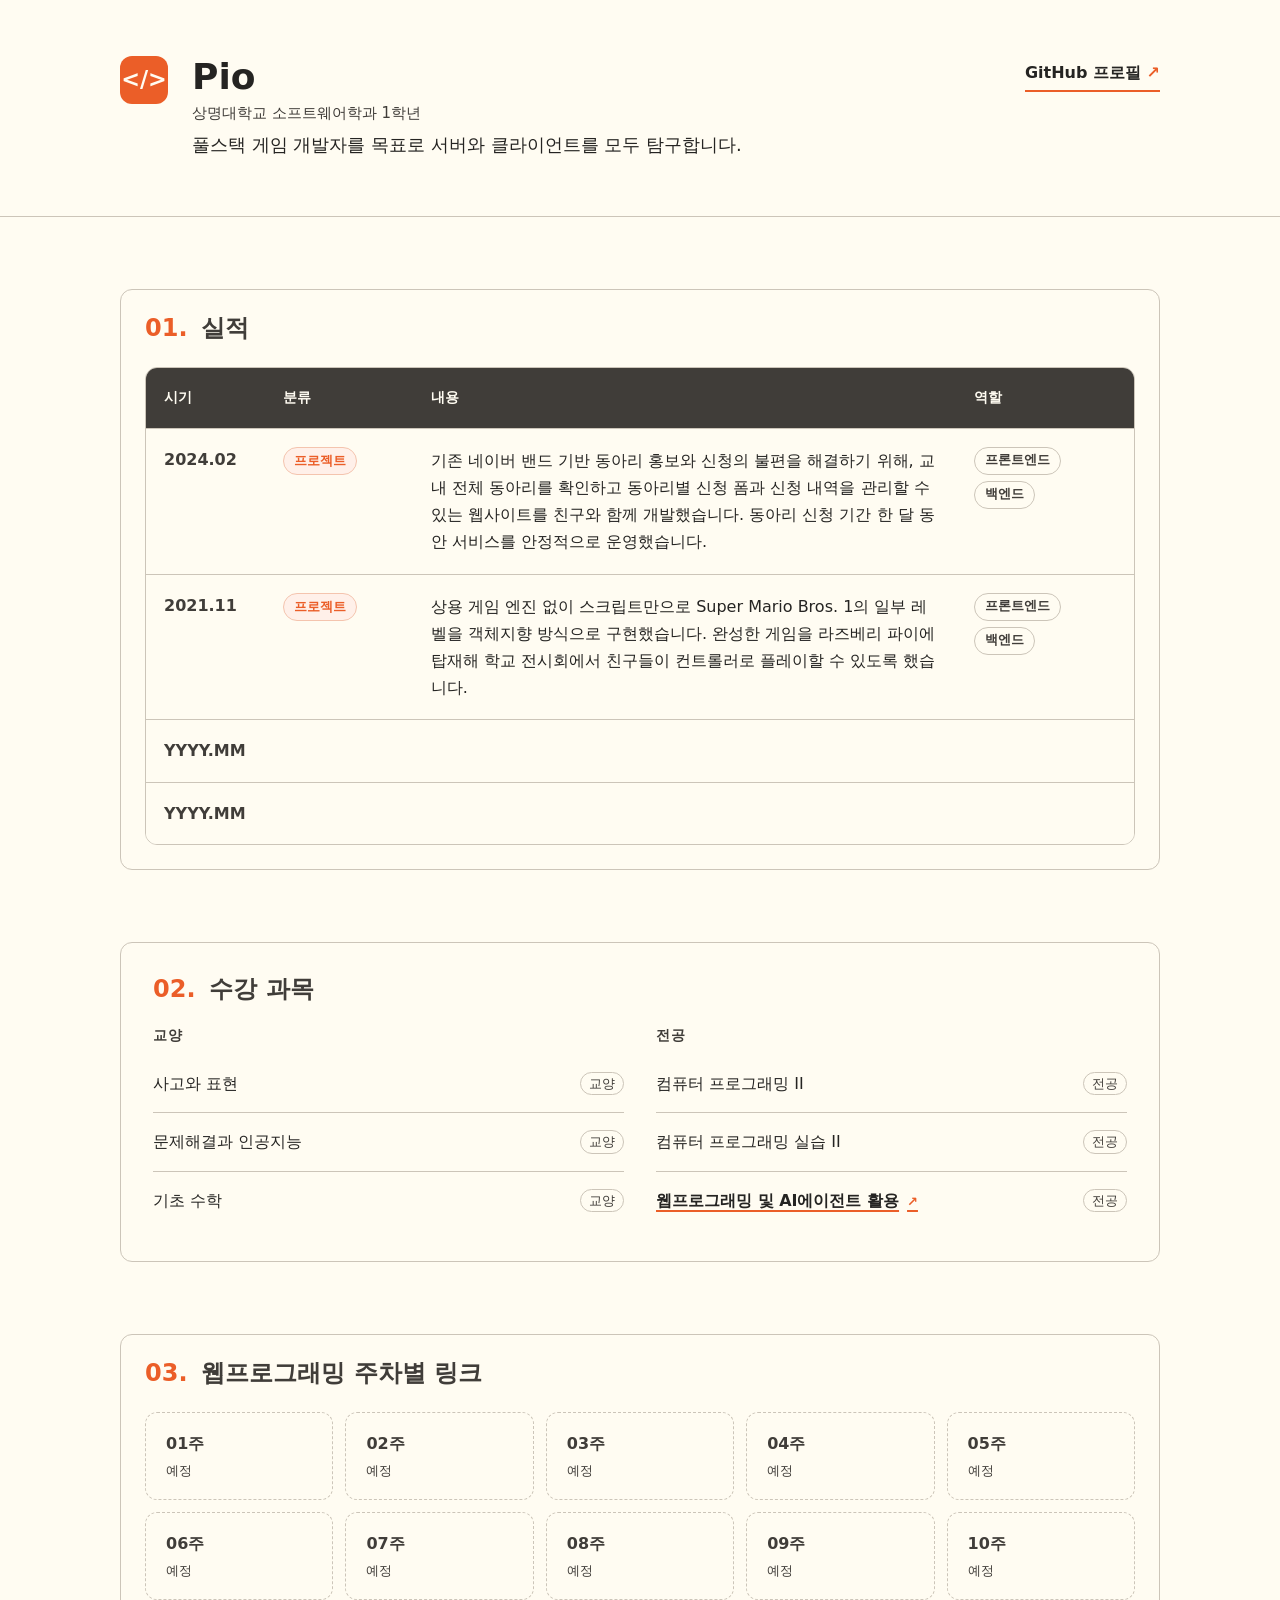
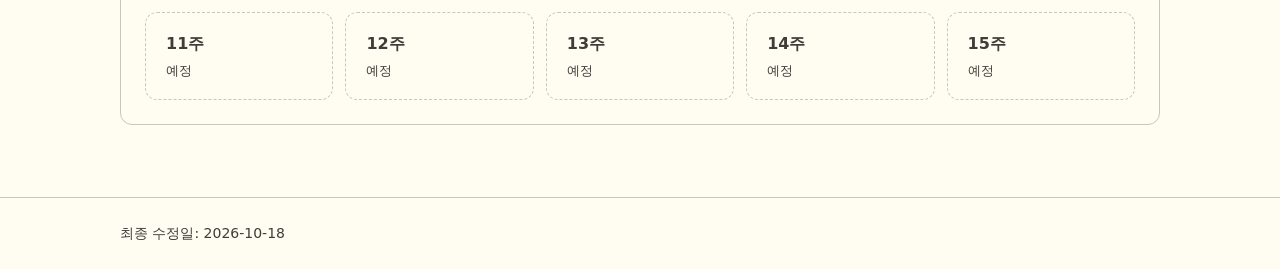
==== index.html @ d67bd34a "update header style" ====
<!doctype html>
<html lang="ko">
  <head>
    <meta charset="utf-8">
    <meta name="viewport" content="width=device-width, initial-scale=1">
    <title>Pio</title>
    <link rel="stylesheet" href="styles.css">
  </head>
  <body>
    <header class="site-header">
      <div class="container">
        <div class="identity">
          <div class="activity-badge" aria-hidden="true">&lt;/&gt;</div>
          <div class="identity-copy">
            <h1>Pio</h1>
            <p class="affiliation">상명대학교 소프트웨어학과 1학년</p>
            <p class="introduction">
              풀스택 게임 개발자를 목표로 서버와 클라이언트를 모두 탐구합니다.
            </p>
          </div>
          <a
            class="github-link"
            href="https://github.com/piop2"
            target="_blank"
            rel="noopener noreferrer"
            aria-label="GitHub 프로필(새 창에서 열기)"
          >
            GitHub 프로필 <span aria-hidden="true">↗</span>
          </a>
        </div>
      </div>
    </header>

    <main class="container">
      <section class="content-section" aria-labelledby="achievements-title">
        <div class="section-heading">
          <h2 id="achievements-title"><span class="section-number">01.</span> 실적</h2>
        </div>
        <div class="table-wrapper">
          <table>
            <caption class="sr-only">실적</caption>
            <thead>
              <tr>
                <th scope="col">시기</th>
                <th scope="col">분류</th>
                <th scope="col">내용</th>
                <th scope="col">역할</th>
              </tr>
            </thead>
            <tbody>
              <tr>
                <td>2024.02</td>
                <td><span class="chip chip--category">프로젝트</span></td>
                <td>
                  기존 네이버 밴드 기반 동아리 홍보와 신청의 불편을 해결하기
                  위해, 교내 전체 동아리를 확인하고 동아리별 신청 폼과 신청
                  내역을 관리할 수 있는 웹사이트를 친구와 함께 개발했습니다.
                  동아리 신청 기간 한 달 동안 서비스를 안정적으로 운영했습니다.
                </td>
                <td>
                  <div class="chip-list" aria-label="담당 역할">
                    <span class="chip chip--role">프론트엔드</span>
                    <span class="chip chip--role">백엔드</span>
                  </div>
                </td>
              </tr>
              <tr>
                <td>2021.11</td>
                <td><span class="chip chip--category">프로젝트</span></td>
                <td>
                  상용 게임 엔진 없이 스크립트만으로 Super Mario Bros. 1의
                  일부 레벨을 객체지향 방식으로 구현했습니다. 완성한 게임을
                  라즈베리 파이에 탑재해 학교 전시회에서 친구들이 컨트롤러로
                  플레이할 수 있도록 했습니다.
                </td>
                <td>
                  <div class="chip-list" aria-label="담당 역할">
                    <span class="chip chip--role">프론트엔드</span>
                    <span class="chip chip--role">백엔드</span>
                  </div>
                </td>
              </tr>
              <tr>
                <td>YYYY.MM</td>
                <td></td>
                <td></td>
                <td></td>
              </tr>
              <tr>
                <td>YYYY.MM</td>
                <td></td>
                <td></td>
                <td></td>
              </tr>
            </tbody>
          </table>
        </div>
      </section>

      <section class="content-section courses" aria-labelledby="courses-title">
        <div class="section-heading">
          <h2 id="courses-title"><span class="section-number">02.</span> 수강 과목</h2>
        </div>
        <div class="course-list">
          <section class="course-group" aria-labelledby="general-courses-title">
            <h3 id="general-courses-title">교양</h3>
            <ul>
              <li class="course-item">
                <span>사고와 표현</span>
                <span class="course-badge">교양</span>
              </li>
              <li class="course-item">
                <span>문제해결과 인공지능</span>
                <span class="course-badge">교양</span>
              </li>
              <li class="course-item">
                <span>기초 수학</span>
                <span class="course-badge">교양</span>
              </li>
            </ul>
          </section>
          <section class="course-group" aria-labelledby="major-courses-title">
            <h3 id="major-courses-title">전공</h3>
            <ul>
              <li class="course-item">
                <span>컴퓨터 프로그래밍 II</span>
                <span class="course-badge">전공</span>
              </li>
              <li class="course-item">
                <span>컴퓨터 프로그래밍 실습 II</span>
                <span class="course-badge">전공</span>
              </li>
              <li class="course-item">
                <a href="#weekly-practice">
                  <span>웹프로그래밍 및 AI에이전트 활용</span>
                  <span class="course-link-hint" aria-hidden="true">↗</span>
                </a>
                <span class="course-badge">전공</span>
              </li>
            </ul>
          </section>
        </div>
      </section>

      <section class="content-section weekly-practice-section" id="weekly-practice" aria-labelledby="weekly-title">
        <div class="section-heading">
          <h2 id="weekly-title"><span class="section-number">03.</span> 웹프로그래밍 주차별 링크</h2>
        </div>
        <ol class="week-list">
          <li class="is-planned"><span class="week-label">01주</span><small>예정</small></li>
          <li class="is-planned"><span class="week-label">02주</span><small>예정</small></li>
          <li class="is-planned"><span class="week-label">03주</span><small>예정</small></li>
          <li class="is-planned"><span class="week-label">04주</span><small>예정</small></li>
          <li class="is-planned"><span class="week-label">05주</span><small>예정</small></li>
          <li class="is-planned"><span class="week-label">06주</span><small>예정</small></li>
          <li class="is-planned"><span class="week-label">07주</span><small>예정</small></li>
          <li class="is-planned"><span class="week-label">08주</span><small>예정</small></li>
          <li class="is-planned"><span class="week-label">09주</span><small>예정</small></li>
          <li class="is-planned"><span class="week-label">10주</span><small>예정</small></li>
          <li class="is-planned"><span class="week-label">11주</span><small>예정</small></li>
          <li class="is-planned"><span class="week-label">12주</span><small>예정</small></li>
          <li class="is-planned"><span class="week-label">13주</span><small>예정</small></li>
          <li class="is-planned"><span class="week-label">14주</span><small>예정</small></li>
          <li class="is-planned"><span class="week-label">15주</span><small>예정</small></li>
        </ol>
      </section>
    </main>

    <footer class="site-footer">
      <div class="container">
        <p>최종 수정일: 2026-10-18</p>
      </div>
    </footer>
  </body>
</html>
---- styles.css ----
:root {
  color-scheme: light;
  --paper: #fffcf2;
  --line: #ccc5b9;
  --heading: #403d39;
  --text: #252422;
  --accent: #eb5e28;
  --accent-soft: #fbe1d4;
}

* {
  box-sizing: border-box;
}

body {
  margin: 0;
  background: var(--paper);
  color: var(--text);
  font-family: "Pretendard", "Noto Sans KR", system-ui, sans-serif;
  line-height: 1.6;
}

a {
  color: var(--accent);
}

.container {
  width: min(calc(100% - 4rem), 65rem);
  margin: 0 auto;
}

.site-header {
  padding: 3.5rem 0;
  border-bottom: 1px solid var(--line);
}

h1, h2, p {
  margin-top: 0;
}

h1 {
  margin-bottom: 0;
  font-size: 2.25rem;
  line-height: 1.15;
}

h2 {
  margin-bottom: 0;
  color: var(--heading);
  font-size: 1.5rem;
  line-height: 1.2;
}

.identity {
  display: flex;
  align-items: flex-start;
  flex-wrap: wrap;
  gap: 1.5rem;
}

.activity-badge {
  display: grid;
  width: 3rem;
  height: 3rem;
  place-items: center;
  user-select: none;
  border-radius: 0.75rem;
  background: var(--accent);
  color: var(--paper);
  font-size: 1.4rem;
  font-weight: 700;
}

.identity-copy {
  flex: 1 1 20rem;
  min-width: 0;
}

.affiliation {
  margin: 0.25rem 0 0;
  color: var(--heading);
  font-size: 0.9375rem;
}

.introduction {
  margin: 0.375rem 0 0;
  color: var(--text);
  font-size: 1.125rem;
}

.github-link {
  align-self: flex-start;
  display: inline-block;
  flex: 0 0 auto;
  padding: 0.25rem 0;
  border-bottom: 2px solid var(--accent);
  color: var(--text);
  font-weight: 700;
  text-decoration: none;
}

.github-link span {
  color: var(--accent);
}

.github-link:hover {
  color: var(--accent);
}

@media (max-width: 48rem) {
  .identity {
    display: grid;
    grid-template-columns: auto 1fr;
    gap: 0 1.5rem;
  }

  .identity-copy {
    grid-column: 2;
  }

  .github-link {
    grid-column: 2;
    margin-top: 1rem;
  }
}

.content-section {
  margin: 4.5rem 0;
  padding: 1.5rem;
  border: 1px solid var(--line);
  border-radius: 0.75rem;
}

.section-heading {
  display: flex;
  align-items: baseline;
  gap: 0.75rem;
  margin-bottom: 1.5rem;
}

.section-number {
  margin-right: 0.35rem;
  color: var(--accent);
}

.section-heading h2 {
  margin: 0;
}

.table-wrapper {
  overflow-x: auto;
  border: 1px solid var(--line);
  border-radius: 0.75rem;
}

table {
  width: 100%;
  min-width: 47.5rem;
  border-collapse: collapse;
  table-layout: fixed;
  background: var(--paper);
  text-align: left;
}

.sr-only {
  position: absolute;
  width: 1px;
  height: 1px;
  overflow: hidden;
  clip: rect(0 0 0 0);
  white-space: nowrap;
}

th,
td {
  padding: 1.125rem;
  border-bottom: 1px solid var(--line);
  vertical-align: top;
}

th {
  background: var(--heading);
  color: var(--paper);
  font-size: 0.875rem;
  font-weight: 700;
}

tbody tr:last-child td {
  border-bottom: 0;
}

th:nth-child(1),
td:nth-child(1) {
  width: 12%;
}

th:nth-child(2),
td:nth-child(2) {
  width: 15%;
}

th:nth-child(3),
td:nth-child(3) {
  width: 55%;
  line-height: 1.7;
  overflow-wrap: anywhere;
}

th:nth-child(4),
td:nth-child(4) {
  width: 18%;
}

td:first-child {
  white-space: nowrap;
  color: var(--heading);
  font-weight: 700;
}

.chip-list {
  display: flex;
  flex-wrap: wrap;
  gap: 0.375rem;
}

.chip {
  display: inline-flex;
  min-height: 1.75rem;
  align-items: center;
  padding: 0 0.625rem;
  border: 1px solid transparent;
  border-radius: 999px;
  font-size: 0.8rem;
  font-weight: 700;
  line-height: 1;
  white-space: nowrap;
}

.chip--category {
  border-color: #f4c4ae;
  background: #fff0e9;
  color: var(--accent);
}

.chip--role {
  border-color: var(--line);
  background: transparent;
  color: var(--heading);
}

.course-list,
.week-list {
  margin: 0;
  padding: 0;
  list-style: none;
}

.courses {
  padding: 32px;
}

.courses .section-heading {
  margin-bottom: 20px;
}

.course-list {
  display: grid;
  grid-template-columns: repeat(2, minmax(0, 1fr));
  gap: 32px;
}

.course-item,
.week-list li {
  display: flex;
  align-items: center;
  justify-content: space-between;
  gap: 1rem;
  padding: 16px 0;
}

.course-item + .course-item {
  border-top: 1px solid var(--line);
}

.course-item > :first-child {
  min-width: 0;
}

.course-group h3 {
  margin: 0 0 8px;
  color: var(--heading);
  font-size: 14px;
  font-weight: 700;
  letter-spacing: 0.04em;
}

.course-group ul {
  margin: 0;
  padding: 0;
  list-style: none;
}

.course-item > span:first-child {
  color: var(--text);
  font-size: 1rem;
}

.course-badge {
  flex: 0 0 auto;
  padding: 2px 8px;
  border: 1px solid var(--line);
  border-radius: 999px;
  color: var(--heading);
  font-size: 0.8125rem;
  line-height: 1.35;
  white-space: nowrap;
}

.course-item a {
  display: flex;
  min-width: 0;
  align-items: baseline;
  gap: 0.5rem;
  color: var(--text);
  font-weight: 600;
  text-decoration: underline var(--accent) 2px;
  text-underline-offset: 4px;
}

.course-item a:hover {
  color: var(--accent);
}

.course-link-hint {
  flex: 0 0 auto;
  color: var(--accent);
  font-size: 0.8125rem;
  font-weight: 600;
  text-decoration: none;
}

.week-list {
  display: grid;
  grid-template-columns: repeat(auto-fill, minmax(160px, 1fr));
  gap: 0.75rem;
}

.weekly-practice-section {
  margin-bottom: 4.5rem;
}

.week-list li {
  min-height: 5.5rem;
  padding: 0;
}

.week-list li > a,
.week-list .is-planned {
  min-height: 5.5rem;
  flex-direction: column;
  align-items: flex-start;
  justify-content: center;
  gap: 0.25rem;
  padding: 1rem 1.25rem;
  border-radius: 0.75rem;
}

.week-list a {
  display: flex;
  width: 100%;
  background: var(--heading);
  color: var(--paper);
  text-decoration: none;
}

.week-list a:hover {
  background: var(--accent);
}

.week-list .is-planned {
  display: flex;
  border: 1px dashed var(--line);
  color: var(--heading);
}

.week-label {
  font-weight: 700;
}

.week-list small {
  font-size: 0.8125rem;
  font-weight: 400;
}

@media (max-width: 48rem) {
  .week-list {
    grid-template-columns: repeat(3, minmax(0, 1fr));
  }
}

@media (max-width: 30rem) {
  .week-list {
    grid-template-columns: repeat(2, minmax(0, 1fr));
  }
}

:focus-visible {
  outline: 3px solid var(--accent);
  outline-offset: 3px;
}

.site-footer {
  padding: 1.5rem 0;
  color: var(--heading);
  font-size: 0.875rem;
  border-top: 1px solid var(--line);
}

.site-footer p {
  margin-bottom: 0;
}
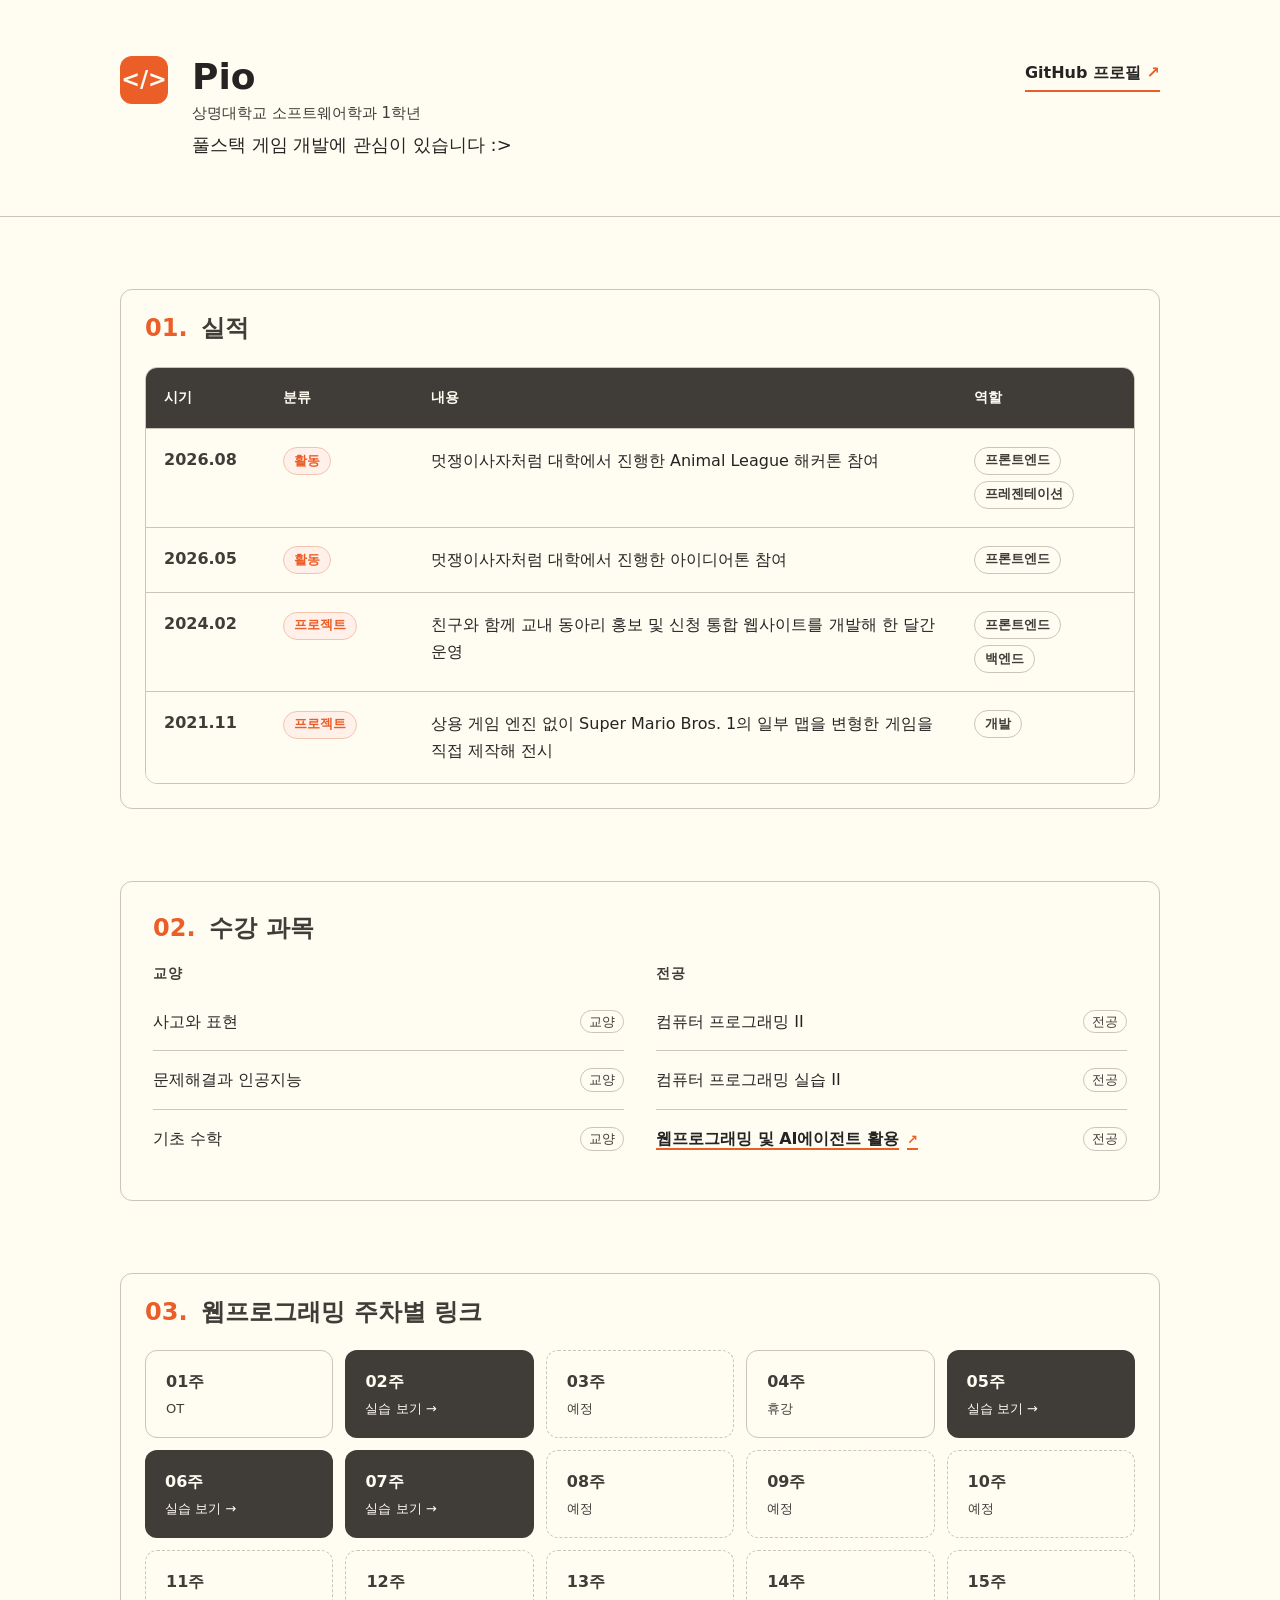
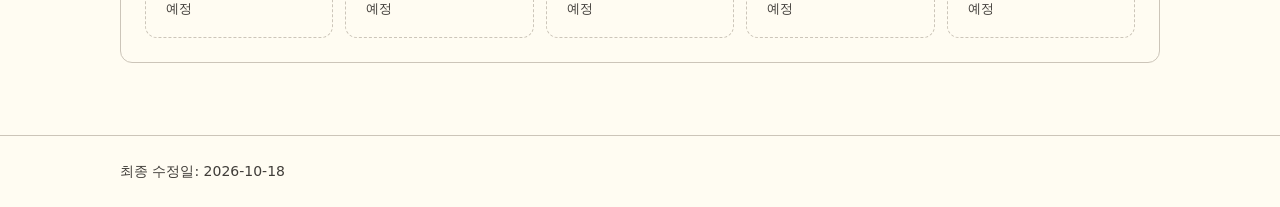
==== commit 7eaa54b1: "add practice files" ====
--- a/index.html
+++ b/index.html
@@ -15,7 +15,7 @@
             <h1>Pio</h1>
             <p class="affiliation">상명대학교 소프트웨어학과 1학년</p>
             <p class="introduction">
-              풀스택 게임 개발자를 목표로 서버와 클라이언트를 모두 탐구합니다.
+              풀스택 게임 개발에 관심이 있습니다 :>
             </p>
           </div>
           <a
@@ -49,14 +49,30 @@
             </thead>
             <tbody>
               <tr>
+                <td>2026.08</td>
+                <td><span class="chip chip--category">활동</span></td>
+                <td>멋쟁이사자처럼 대학에서 진행한 Animal League 해커톤 참여</td>
+                <td>
+                  <div class="chip-list" aria-label="담당 역할">
+                    <span class="chip chip--role">프론트엔드</span>
+                    <span class="chip chip--role">프레젠테이션</span>
+                  </div>
+                </td>
+              </tr>
+              <tr>
+                <td>2026.05</td>
+                <td><span class="chip chip--category">활동</span></td>
+                <td>멋쟁이사자처럼 대학에서 진행한 아이디어톤 참여</td>
+                <td>
+                  <div class="chip-list" aria-label="담당 역할">
+                    <span class="chip chip--role">프론트엔드</span>
+                  </div>
+                </td>
+              </tr>
+              <tr>
                 <td>2024.02</td>
                 <td><span class="chip chip--category">프로젝트</span></td>
-                <td>
-                  기존 네이버 밴드 기반 동아리 홍보와 신청의 불편을 해결하기
-                  위해, 교내 전체 동아리를 확인하고 동아리별 신청 폼과 신청
-                  내역을 관리할 수 있는 웹사이트를 친구와 함께 개발했습니다.
-                  동아리 신청 기간 한 달 동안 서비스를 안정적으로 운영했습니다.
-                </td>
+                <td>친구와 함께 교내 동아리 홍보 및 신청 통합 웹사이트를 개발해 한 달간 운영</td>
                 <td>
                   <div class="chip-list" aria-label="담당 역할">
                     <span class="chip chip--role">프론트엔드</span>
@@ -67,30 +83,12 @@
               <tr>
                 <td>2021.11</td>
                 <td><span class="chip chip--category">프로젝트</span></td>
-                <td>
-                  상용 게임 엔진 없이 스크립트만으로 Super Mario Bros. 1의
-                  일부 레벨을 객체지향 방식으로 구현했습니다. 완성한 게임을
-                  라즈베리 파이에 탑재해 학교 전시회에서 친구들이 컨트롤러로
-                  플레이할 수 있도록 했습니다.
-                </td>
+                <td>상용 게임 엔진 없이 Super Mario Bros. 1의 일부 맵을 변형한 게임을 직접 제작해 전시</td>
                 <td>
                   <div class="chip-list" aria-label="담당 역할">
-                    <span class="chip chip--role">프론트엔드</span>
-                    <span class="chip chip--role">백엔드</span>
+                    <span class="chip chip--role">개발</span>
                   </div>
                 </td>
-              </tr>
-              <tr>
-                <td>YYYY.MM</td>
-                <td></td>
-                <td></td>
-                <td></td>
-              </tr>
-              <tr>
-                <td>YYYY.MM</td>
-                <td></td>
-                <td></td>
-                <td></td>
               </tr>
             </tbody>
           </table>
@@ -147,13 +145,13 @@
           <h2 id="weekly-title"><span class="section-number">03.</span> 웹프로그래밍 주차별 링크</h2>
         </div>
         <ol class="week-list">
-          <li class="is-planned"><span class="week-label">01주</span><small>예정</small></li>
-          <li class="is-planned"><span class="week-label">02주</span><small>예정</small></li>
+          <li class="is-ot"><span class="week-label">01주</span><small>OT</small></li>
+          <li><a href="practice/02/index.html"><span class="week-label">02주</span><small>실습 보기 →</small></a></li>
           <li class="is-planned"><span class="week-label">03주</span><small>예정</small></li>
-          <li class="is-planned"><span class="week-label">04주</span><small>예정</small></li>
-          <li class="is-planned"><span class="week-label">05주</span><small>예정</small></li>
-          <li class="is-planned"><span class="week-label">06주</span><small>예정</small></li>
-          <li class="is-planned"><span class="week-label">07주</span><small>예정</small></li>
+          <li class="is-closed"><span class="week-label">04주</span><small>휴강</small></li>
+          <li><a href="practice/05/index.html"><span class="week-label">05주</span><small>실습 보기 →</small></a></li>
+          <li><a href="practice/06/index.html"><span class="week-label">06주</span><small>실습 보기 →</small></a></li>
+          <li><a href="practice/07/index.html"><span class="week-label">07주</span><small>실습 보기 →</small></a></li>
           <li class="is-planned"><span class="week-label">08주</span><small>예정</small></li>
           <li class="is-planned"><span class="week-label">09주</span><small>예정</small></li>
           <li class="is-planned"><span class="week-label">10주</span><small>예정</small></li>
--- a/styles.css
+++ b/styles.css
@@ -355,7 +355,9 @@
 }
 
 .week-list li > a,
-.week-list .is-planned {
+.week-list .is-planned,
+.week-list .is-ot,
+.week-list .is-closed {
   min-height: 5.5rem;
   flex-direction: column;
   align-items: flex-start;
@@ -383,6 +385,13 @@
   color: var(--heading);
 }
 
+.week-list .is-ot,
+.week-list .is-closed {
+  display: flex;
+  border: 1px solid var(--line);
+  color: var(--heading);
+}
+
 .week-label {
   font-weight: 700;
 }
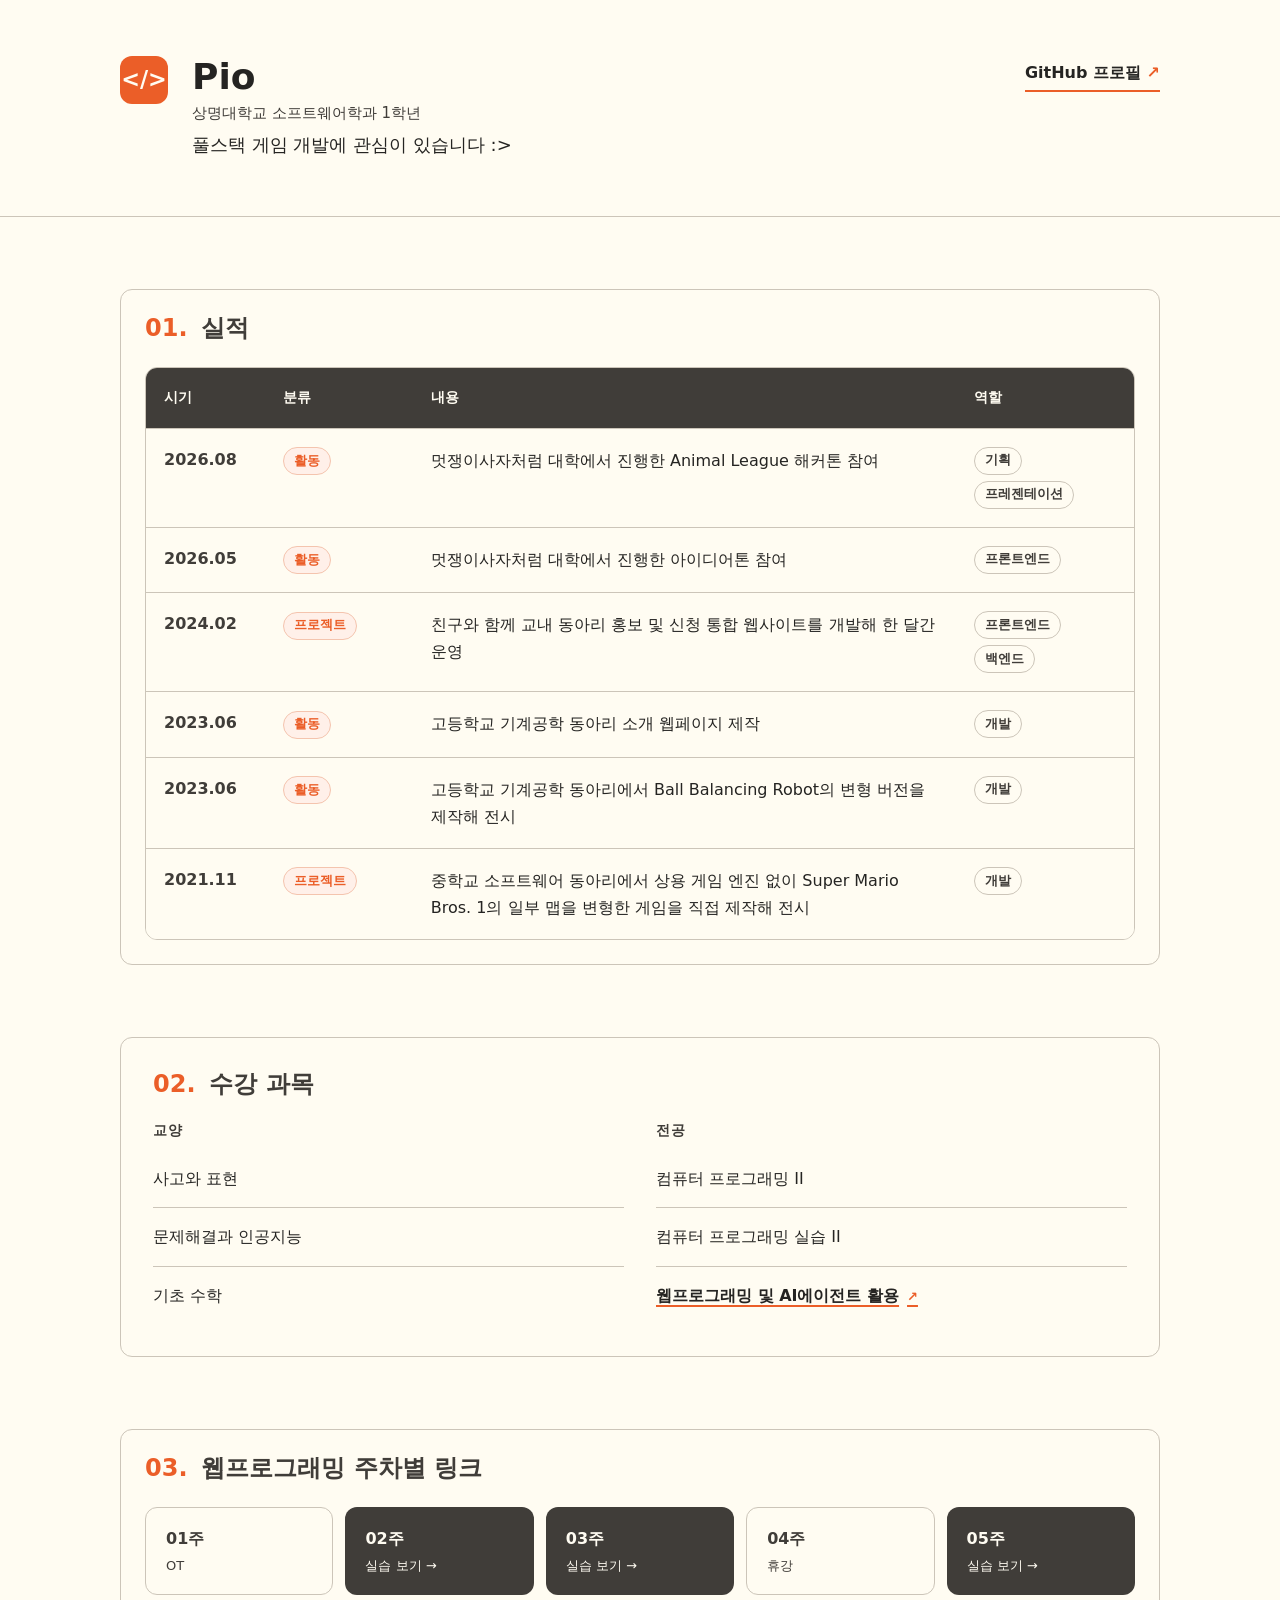
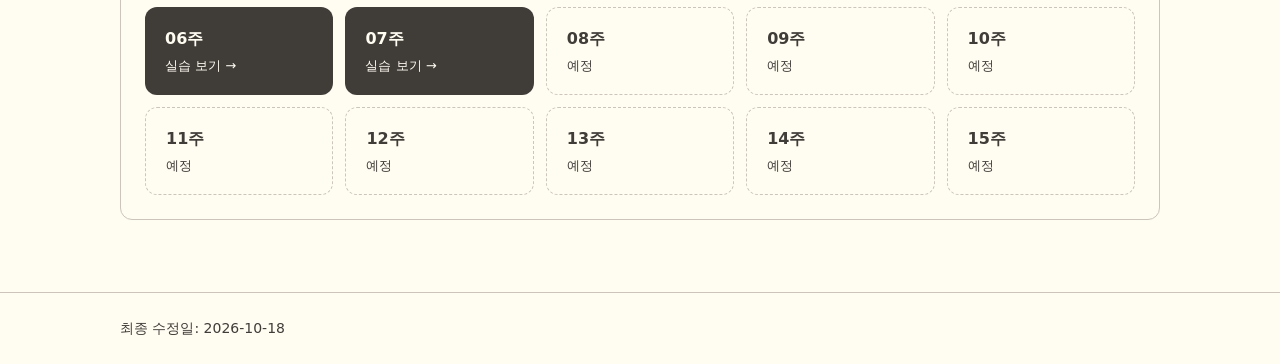
==== commit 5f166b7b: "update content" ====
--- a/index.html
+++ b/index.html
@@ -54,7 +54,7 @@
                 <td>멋쟁이사자처럼 대학에서 진행한 Animal League 해커톤 참여</td>
                 <td>
                   <div class="chip-list" aria-label="담당 역할">
-                    <span class="chip chip--role">프론트엔드</span>
+                    <span class="chip chip--role">기획</span>
                     <span class="chip chip--role">프레젠테이션</span>
                   </div>
                 </td>
@@ -81,9 +81,29 @@
                 </td>
               </tr>
               <tr>
+                <td>2023.06</td>
+                <td><span class="chip chip--category">활동</span></td>
+                <td>고등학교 기계공학 동아리 소개 웹페이지 제작</td>
+                <td>
+                  <div class="chip-list" aria-label="담당 역할">
+                    <span class="chip chip--role">개발</span>
+                  </div>
+                </td>
+              </tr>
+              <tr>
+                <td>2023.06</td>
+                <td><span class="chip chip--category">활동</span></td>
+                <td>고등학교 기계공학 동아리에서 Ball Balancing Robot의 변형 버전을 제작해 전시</td>
+                <td>
+                  <div class="chip-list" aria-label="담당 역할">
+                    <span class="chip chip--role">개발</span>
+                  </div>
+                </td>
+              </tr>
+              <tr>
                 <td>2021.11</td>
                 <td><span class="chip chip--category">프로젝트</span></td>
-                <td>상용 게임 엔진 없이 Super Mario Bros. 1의 일부 맵을 변형한 게임을 직접 제작해 전시</td>
+                <td>중학교 소프트웨어 동아리에서 상용 게임 엔진 없이 Super Mario Bros. 1의 일부 맵을 변형한 게임을 직접 제작해 전시</td>
                 <td>
                   <div class="chip-list" aria-label="담당 역할">
                     <span class="chip chip--role">개발</span>
@@ -105,15 +125,12 @@
             <ul>
               <li class="course-item">
                 <span>사고와 표현</span>
-                <span class="course-badge">교양</span>
               </li>
               <li class="course-item">
                 <span>문제해결과 인공지능</span>
-                <span class="course-badge">교양</span>
               </li>
               <li class="course-item">
                 <span>기초 수학</span>
-                <span class="course-badge">교양</span>
               </li>
             </ul>
           </section>
@@ -122,18 +139,15 @@
             <ul>
               <li class="course-item">
                 <span>컴퓨터 프로그래밍 II</span>
-                <span class="course-badge">전공</span>
               </li>
               <li class="course-item">
                 <span>컴퓨터 프로그래밍 실습 II</span>
-                <span class="course-badge">전공</span>
               </li>
               <li class="course-item">
                 <a href="#weekly-practice">
                   <span>웹프로그래밍 및 AI에이전트 활용</span>
                   <span class="course-link-hint" aria-hidden="true">↗</span>
                 </a>
-                <span class="course-badge">전공</span>
               </li>
             </ul>
           </section>
@@ -147,7 +161,7 @@
         <ol class="week-list">
           <li class="is-ot"><span class="week-label">01주</span><small>OT</small></li>
           <li><a href="practice/02/index.html"><span class="week-label">02주</span><small>실습 보기 →</small></a></li>
-          <li class="is-planned"><span class="week-label">03주</span><small>예정</small></li>
+          <li><a href="practice/03/index.html"><span class="week-label">03주</span><small>실습 보기 →</small></a></li>
           <li class="is-closed"><span class="week-label">04주</span><small>휴강</small></li>
           <li><a href="practice/05/index.html"><span class="week-label">05주</span><small>실습 보기 →</small></a></li>
           <li><a href="practice/06/index.html"><span class="week-label">06주</span><small>실습 보기 →</small></a></li>
--- a/styles.css
+++ b/styles.css
@@ -303,17 +303,6 @@
 .course-item > span:first-child {
   color: var(--text);
   font-size: 1rem;
-}
-
-.course-badge {
-  flex: 0 0 auto;
-  padding: 2px 8px;
-  border: 1px solid var(--line);
-  border-radius: 999px;
-  color: var(--heading);
-  font-size: 0.8125rem;
-  line-height: 1.35;
-  white-space: nowrap;
 }
 
 .course-item a {
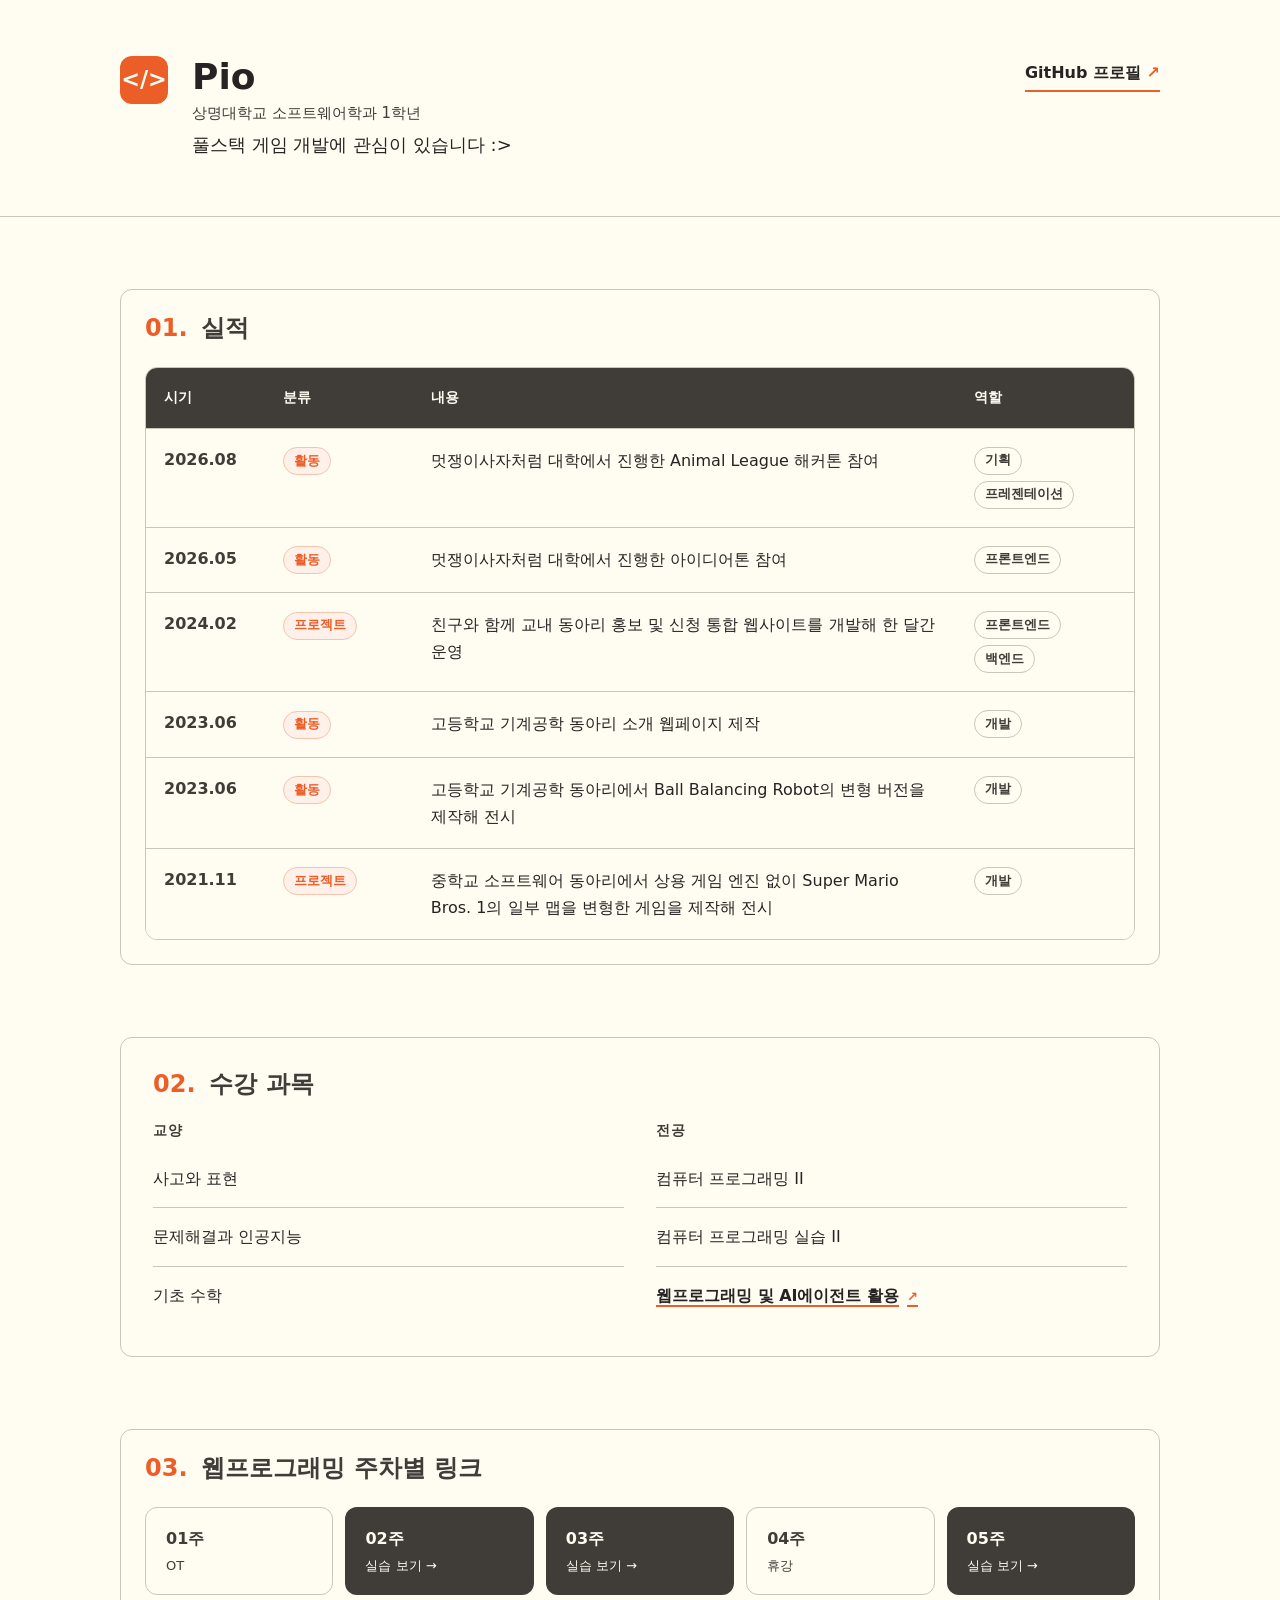
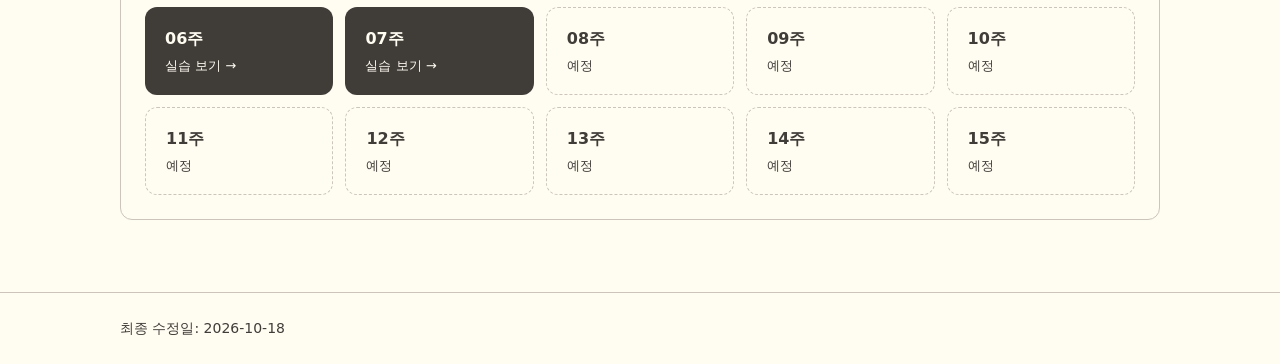
==== commit dd2782f1: "update content" ====
--- a/index.html
+++ b/index.html
@@ -103,7 +103,7 @@
               <tr>
                 <td>2021.11</td>
                 <td><span class="chip chip--category">프로젝트</span></td>
-                <td>중학교 소프트웨어 동아리에서 상용 게임 엔진 없이 Super Mario Bros. 1의 일부 맵을 변형한 게임을 직접 제작해 전시</td>
+                <td>중학교 소프트웨어 동아리에서 상용 게임 엔진 없이 Super Mario Bros. 1의 일부 맵을 변형한 게임을 제작해 전시</td>
                 <td>
                   <div class="chip-list" aria-label="담당 역할">
                     <span class="chip chip--role">개발</span>
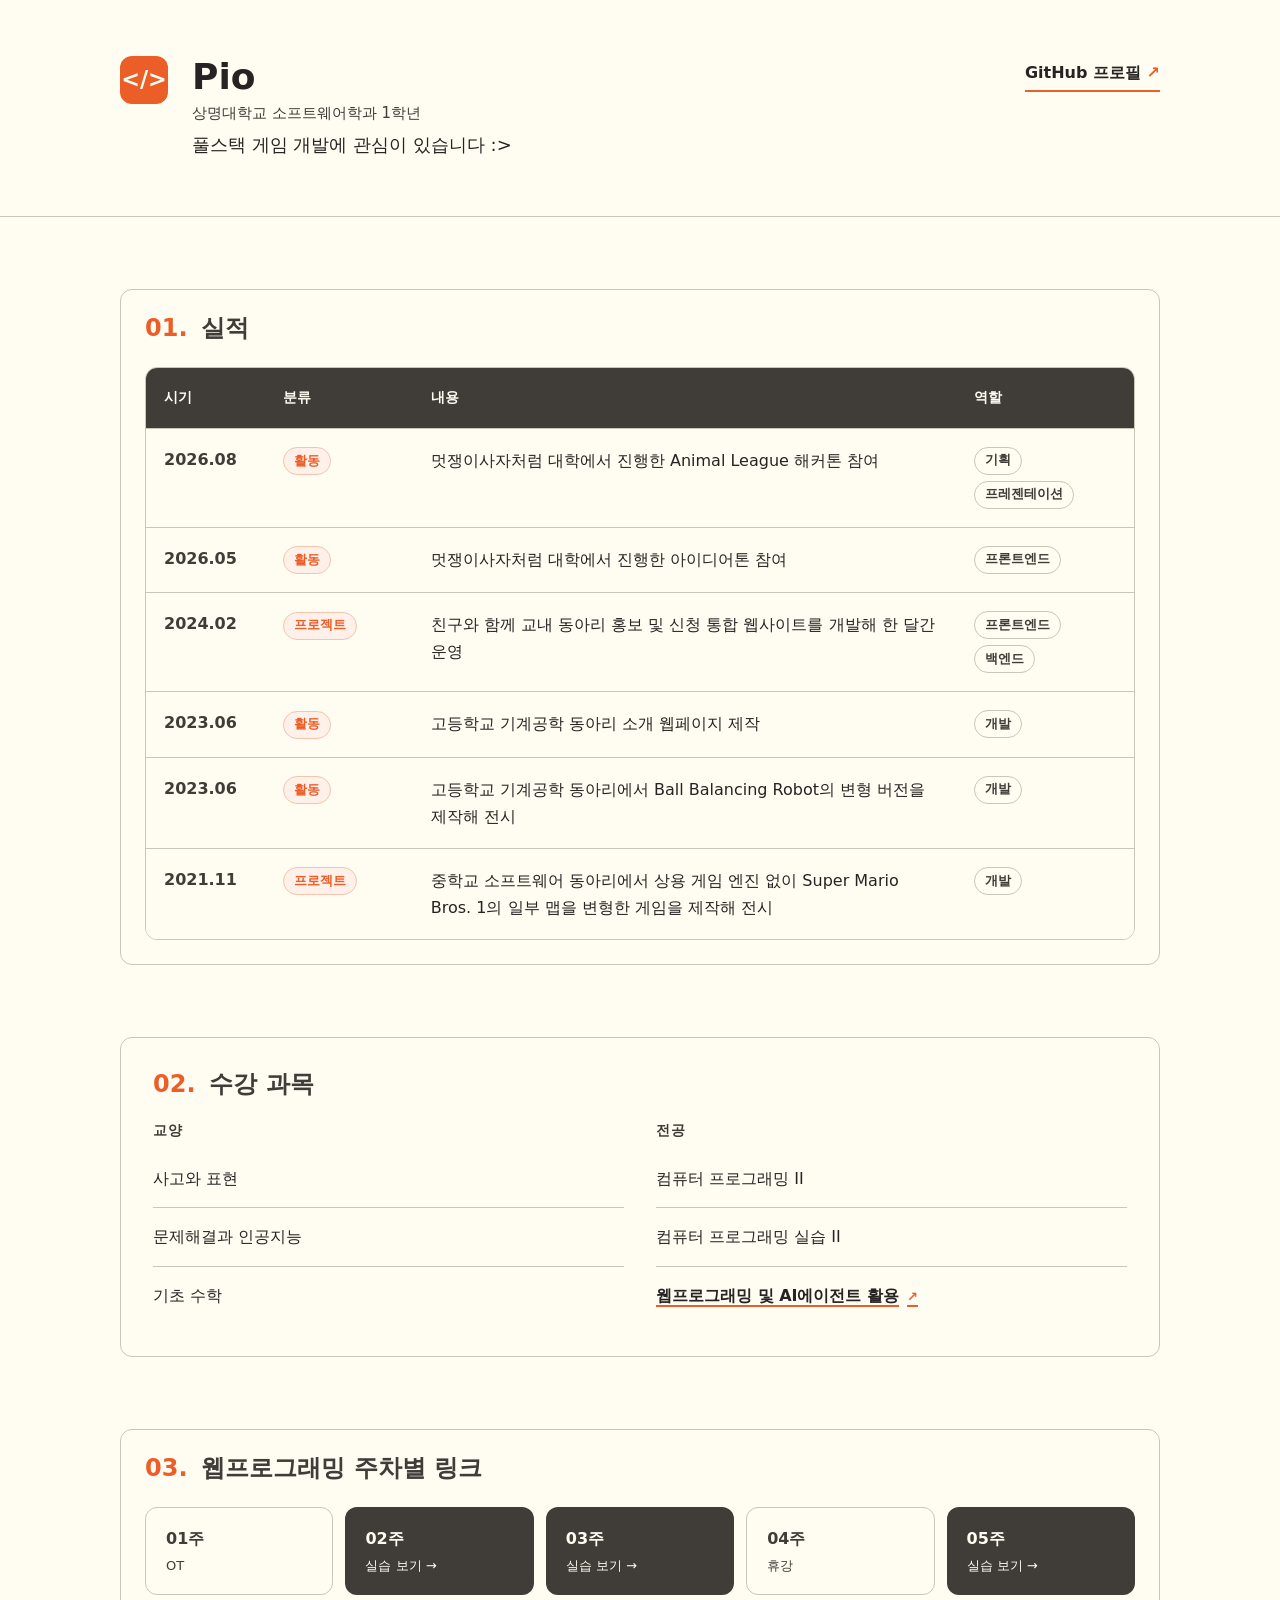
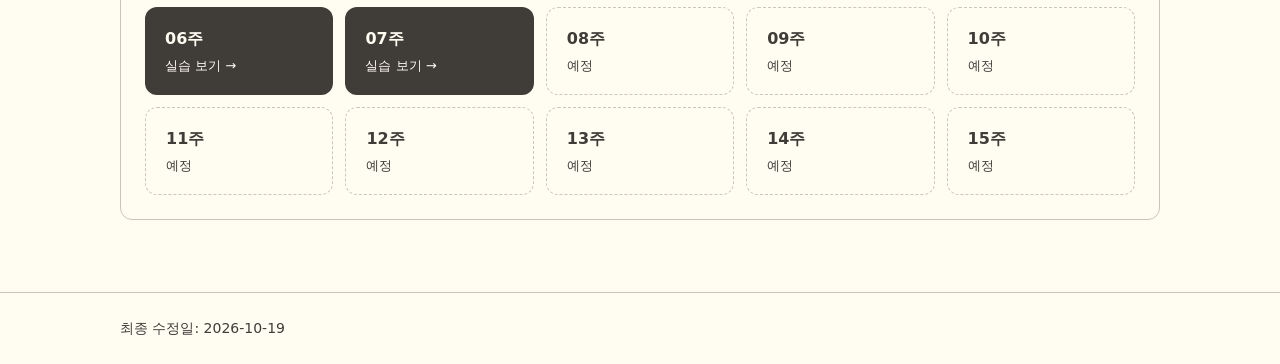
==== commit 05a230e2: "Open practice links in new pages Update the final modification date and record the feedback changes." ====
--- a/index.html
+++ b/index.html
@@ -159,13 +159,13 @@
           <h2 id="weekly-title"><span class="section-number">03.</span> 웹프로그래밍 주차별 링크</h2>
         </div>
         <ol class="week-list">
-          <li class="is-ot"><span class="week-label">01주</span><small>OT</small></li>
-          <li><a href="practice/02/index.html"><span class="week-label">02주</span><small>실습 보기 →</small></a></li>
-          <li><a href="practice/03/index.html"><span class="week-label">03주</span><small>실습 보기 →</small></a></li>
-          <li class="is-closed"><span class="week-label">04주</span><small>휴강</small></li>
-          <li><a href="practice/05/index.html"><span class="week-label">05주</span><small>실습 보기 →</small></a></li>
-          <li><a href="practice/06/index.html"><span class="week-label">06주</span><small>실습 보기 →</small></a></li>
-          <li><a href="practice/07/index.html"><span class="week-label">07주</span><small>실습 보기 →</small></a></li>
+          <li class="is-clossed"><span class="week-label">01주</span><small>OT</small></li>
+          <li><a href="practice/02/index.html" target="_blank" rel="noopener noreferrer" aria-label="02주 실습 보기 (새 창에서 열기)"><span class="week-label">02주</span><small>실습 보기 →</small></a></li>
+          <li><a href="practice/03/index.html" target="_blank" rel="noopener noreferrer" aria-label="03주 실습 보기 (새 창에서 열기)"><span class="week-label">03주</span><small>실습 보기 →</small></a></li>
+          <li class="is-clossed"><span class="week-label">04주</span><small>휴강</small></li>
+          <li><a href="practice/05/index.html" target="_blank" rel="noopener noreferrer" aria-label="05주 실습 보기 (새 창에서 열기)"><span class="week-label">05주</span><small>실습 보기 →</small></a></li>
+          <li><a href="practice/06/index.html" target="_blank" rel="noopener noreferrer" aria-label="06주 실습 보기 (새 창에서 열기)"><span class="week-label">06주</span><small>실습 보기 →</small></a></li>
+          <li><a href="practice/07/index.html" target="_blank" rel="noopener noreferrer" aria-label="07주 실습 보기 (새 창에서 열기)"><span class="week-label">07주</span><small>실습 보기 →</small></a></li>
           <li class="is-planned"><span class="week-label">08주</span><small>예정</small></li>
           <li class="is-planned"><span class="week-label">09주</span><small>예정</small></li>
           <li class="is-planned"><span class="week-label">10주</span><small>예정</small></li>
@@ -180,7 +180,7 @@
 
     <footer class="site-footer">
       <div class="container">
-        <p>최종 수정일: 2026-10-18</p>
+        <p>최종 수정일: 2026-10-19</p>
       </div>
     </footer>
   </body>
--- a/styles.css
+++ b/styles.css
@@ -34,7 +34,9 @@
   border-bottom: 1px solid var(--line);
 }
 
-h1, h2, p {
+h1,
+h2,
+p {
   margin-top: 0;
 }
 
@@ -278,11 +280,11 @@
   padding: 16px 0;
 }
 
-.course-item + .course-item {
+.course-item+.course-item {
   border-top: 1px solid var(--line);
 }
 
-.course-item > :first-child {
+.course-item> :first-child {
   min-width: 0;
 }
 
@@ -300,7 +302,7 @@
   list-style: none;
 }
 
-.course-item > span:first-child {
+.course-item>span:first-child {
   color: var(--text);
   font-size: 1rem;
 }
@@ -343,10 +345,9 @@
   padding: 0;
 }
 
-.week-list li > a,
+.week-list li>a,
 .week-list .is-planned,
-.week-list .is-ot,
-.week-list .is-closed {
+.week-list .is-clossed {
   min-height: 5.5rem;
   flex-direction: column;
   align-items: flex-start;
@@ -374,8 +375,7 @@
   color: var(--heading);
 }
 
-.week-list .is-ot,
-.week-list .is-closed {
+.week-list .is-clossed {
   display: flex;
   border: 1px solid var(--line);
   color: var(--heading);
@@ -416,4 +416,4 @@
 
 .site-footer p {
   margin-bottom: 0;
-}
+}
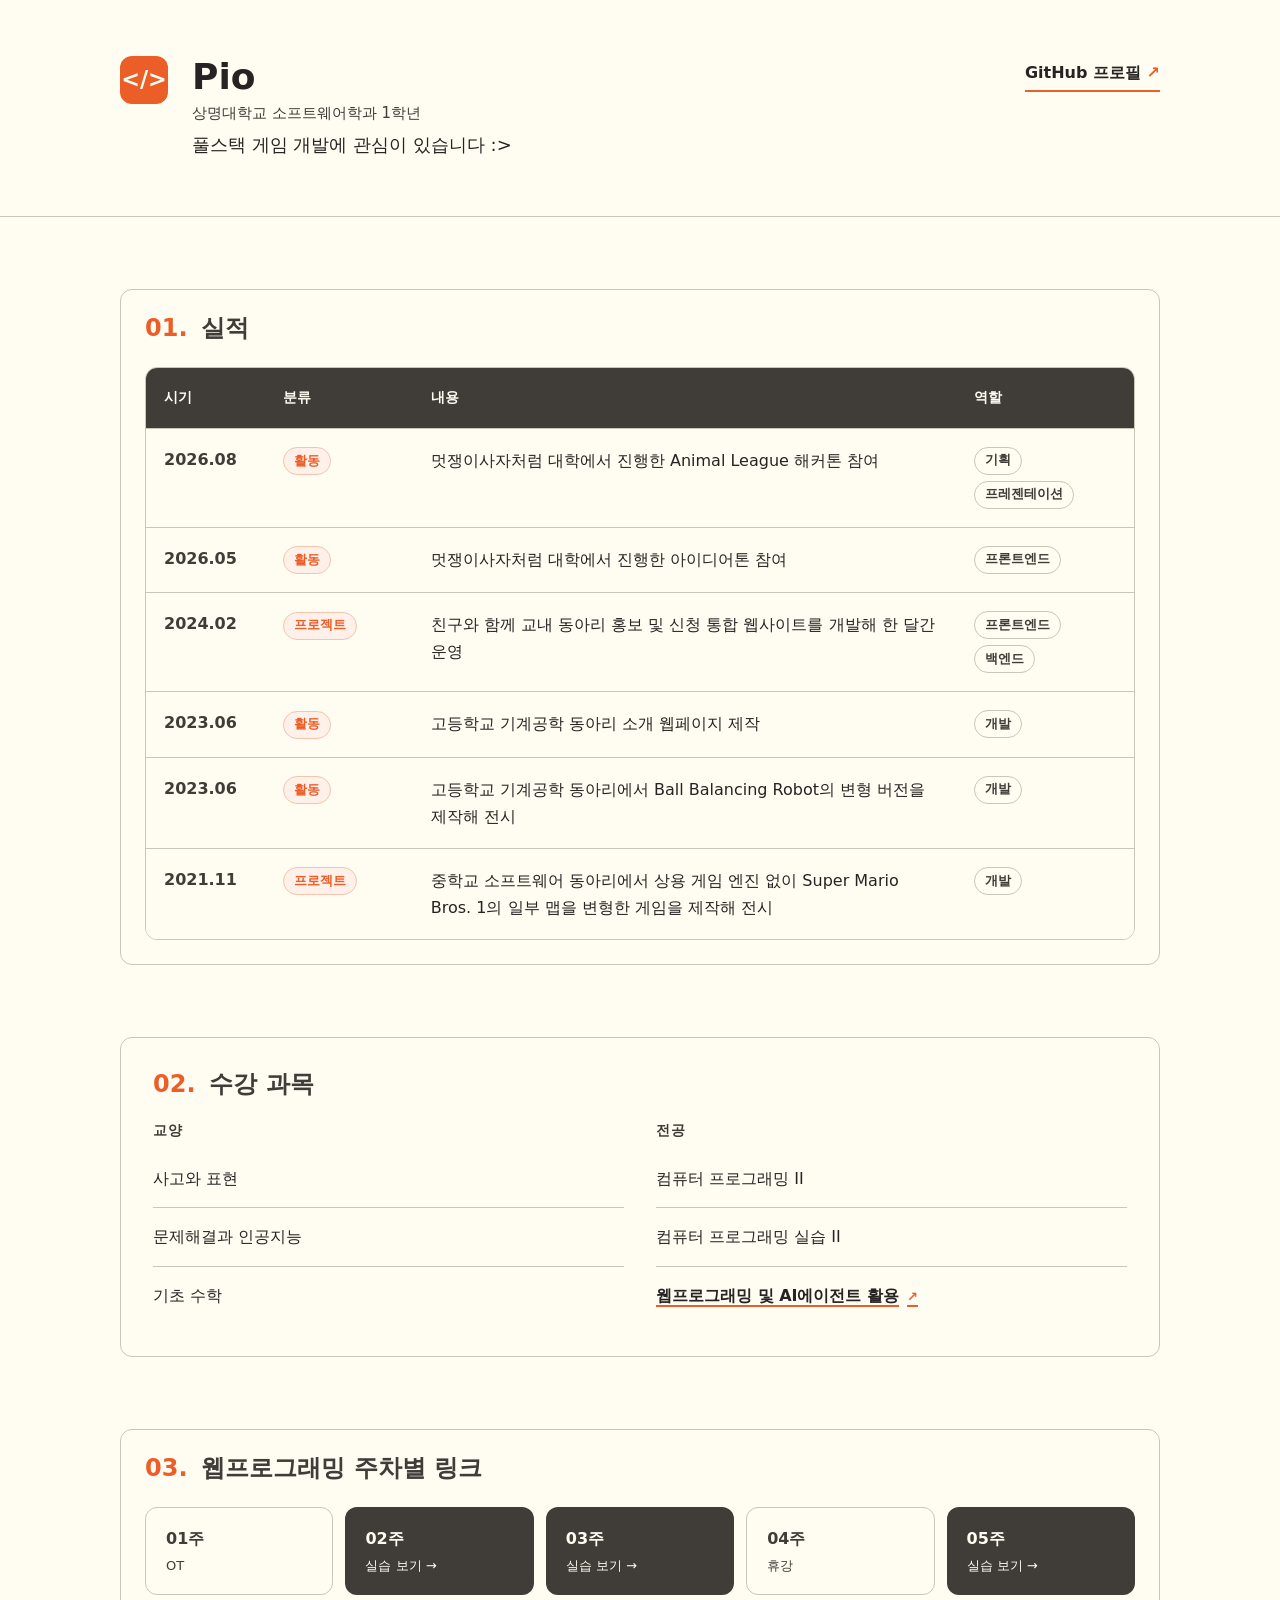
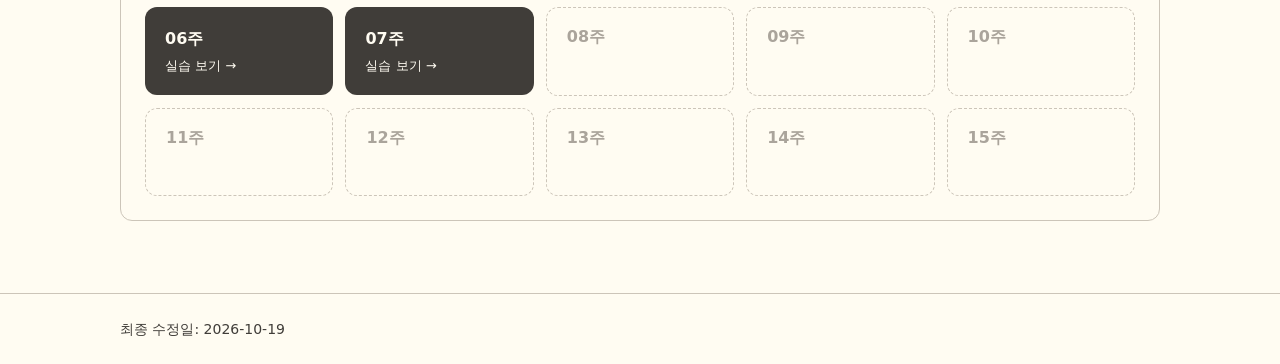
==== commit 0dd3838f: "Update planned week styling Co-authored-by: Copilot <223556219+Copilot@users.noreply.github.com>" ====
--- a/index.html
+++ b/index.html
@@ -53,7 +53,7 @@
                 <td><span class="chip chip--category">활동</span></td>
                 <td>멋쟁이사자처럼 대학에서 진행한 Animal League 해커톤 참여</td>
                 <td>
-                  <div class="chip-list" aria-label="담당 역할">
+                  <div class="chip-list">
                     <span class="chip chip--role">기획</span>
                     <span class="chip chip--role">프레젠테이션</span>
                   </div>
@@ -64,7 +64,7 @@
                 <td><span class="chip chip--category">활동</span></td>
                 <td>멋쟁이사자처럼 대학에서 진행한 아이디어톤 참여</td>
                 <td>
-                  <div class="chip-list" aria-label="담당 역할">
+                  <div class="chip-list">
                     <span class="chip chip--role">프론트엔드</span>
                   </div>
                 </td>
@@ -74,7 +74,7 @@
                 <td><span class="chip chip--category">프로젝트</span></td>
                 <td>친구와 함께 교내 동아리 홍보 및 신청 통합 웹사이트를 개발해 한 달간 운영</td>
                 <td>
-                  <div class="chip-list" aria-label="담당 역할">
+                  <div class="chip-list">
                     <span class="chip chip--role">프론트엔드</span>
                     <span class="chip chip--role">백엔드</span>
                   </div>
@@ -85,7 +85,7 @@
                 <td><span class="chip chip--category">활동</span></td>
                 <td>고등학교 기계공학 동아리 소개 웹페이지 제작</td>
                 <td>
-                  <div class="chip-list" aria-label="담당 역할">
+                  <div class="chip-list">
                     <span class="chip chip--role">개발</span>
                   </div>
                 </td>
@@ -95,7 +95,7 @@
                 <td><span class="chip chip--category">활동</span></td>
                 <td>고등학교 기계공학 동아리에서 Ball Balancing Robot의 변형 버전을 제작해 전시</td>
                 <td>
-                  <div class="chip-list" aria-label="담당 역할">
+                  <div class="chip-list">
                     <span class="chip chip--role">개발</span>
                   </div>
                 </td>
@@ -105,7 +105,7 @@
                 <td><span class="chip chip--category">프로젝트</span></td>
                 <td>중학교 소프트웨어 동아리에서 상용 게임 엔진 없이 Super Mario Bros. 1의 일부 맵을 변형한 게임을 제작해 전시</td>
                 <td>
-                  <div class="chip-list" aria-label="담당 역할">
+                  <div class="chip-list">
                     <span class="chip chip--role">개발</span>
                   </div>
                 </td>
@@ -166,14 +166,14 @@
           <li><a href="practice/05/index.html" target="_blank" rel="noopener noreferrer" aria-label="05주 실습 보기 (새 창에서 열기)"><span class="week-label">05주</span><small>실습 보기 →</small></a></li>
           <li><a href="practice/06/index.html" target="_blank" rel="noopener noreferrer" aria-label="06주 실습 보기 (새 창에서 열기)"><span class="week-label">06주</span><small>실습 보기 →</small></a></li>
           <li><a href="practice/07/index.html" target="_blank" rel="noopener noreferrer" aria-label="07주 실습 보기 (새 창에서 열기)"><span class="week-label">07주</span><small>실습 보기 →</small></a></li>
-          <li class="is-planned"><span class="week-label">08주</span><small>예정</small></li>
-          <li class="is-planned"><span class="week-label">09주</span><small>예정</small></li>
-          <li class="is-planned"><span class="week-label">10주</span><small>예정</small></li>
-          <li class="is-planned"><span class="week-label">11주</span><small>예정</small></li>
-          <li class="is-planned"><span class="week-label">12주</span><small>예정</small></li>
-          <li class="is-planned"><span class="week-label">13주</span><small>예정</small></li>
-          <li class="is-planned"><span class="week-label">14주</span><small>예정</small></li>
-          <li class="is-planned"><span class="week-label">15주</span><small>예정</small></li>
+          <li class="is-planned"><span class="week-label">08주</span></li>
+          <li class="is-planned"><span class="week-label">09주</span></li>
+          <li class="is-planned"><span class="week-label">10주</span></li>
+          <li class="is-planned"><span class="week-label">11주</span></li>
+          <li class="is-planned"><span class="week-label">12주</span></li>
+          <li class="is-planned"><span class="week-label">13주</span></li>
+          <li class="is-planned"><span class="week-label">14주</span></li>
+          <li class="is-planned"><span class="week-label">15주</span></li>
         </ol>
       </section>
     </main>
--- a/styles.css
+++ b/styles.css
@@ -4,6 +4,7 @@
   --line: #ccc5b9;
   --heading: #403d39;
   --text: #252422;
+  --muted: #aaa49b;
   --accent: #eb5e28;
   --accent-soft: #fbe1d4;
 }
@@ -109,23 +110,6 @@
   color: var(--accent);
 }
 
-@media (max-width: 48rem) {
-  .identity {
-    display: grid;
-    grid-template-columns: auto 1fr;
-    gap: 0 1.5rem;
-  }
-
-  .identity-copy {
-    grid-column: 2;
-  }
-
-  .github-link {
-    grid-column: 2;
-    margin-top: 1rem;
-  }
-}
-
 .content-section {
   margin: 4.5rem 0;
   padding: 1.5rem;
@@ -372,7 +356,19 @@
 .week-list .is-planned {
   display: flex;
   border: 1px dashed var(--line);
-  color: var(--heading);
+  color: var(--muted);
+}
+
+.week-list .is-planned::after {
+  content: "";
+  display: block;
+  width: 100%;
+  height: 1.3rem;
+  margin-top: 0.25rem;
+}
+
+.week-list .is-planned .week-label {
+  color: var(--muted);
 }
 
 .week-list .is-clossed {
@@ -390,18 +386,6 @@
   font-weight: 400;
 }
 
-@media (max-width: 48rem) {
-  .week-list {
-    grid-template-columns: repeat(3, minmax(0, 1fr));
-  }
-}
-
-@media (max-width: 30rem) {
-  .week-list {
-    grid-template-columns: repeat(2, minmax(0, 1fr));
-  }
-}
-
 :focus-visible {
   outline: 3px solid var(--accent);
   outline-offset: 3px;
